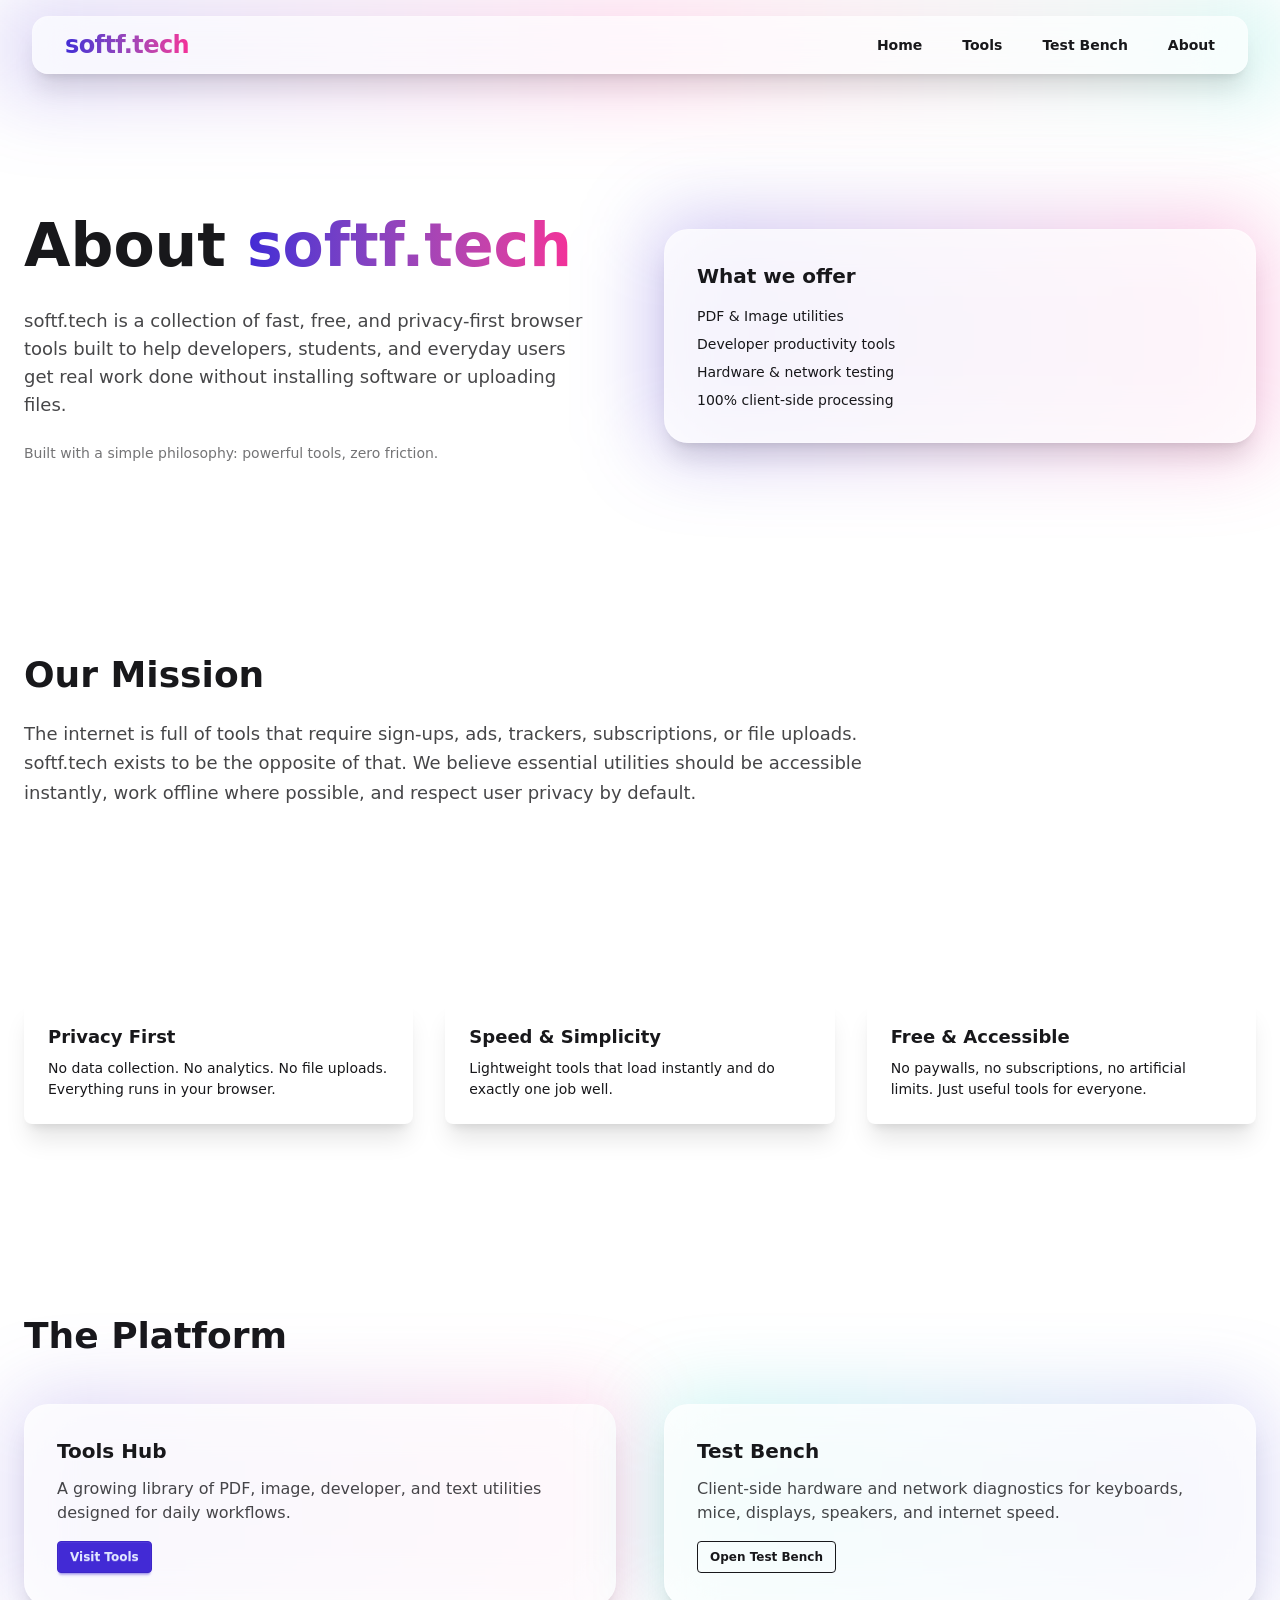
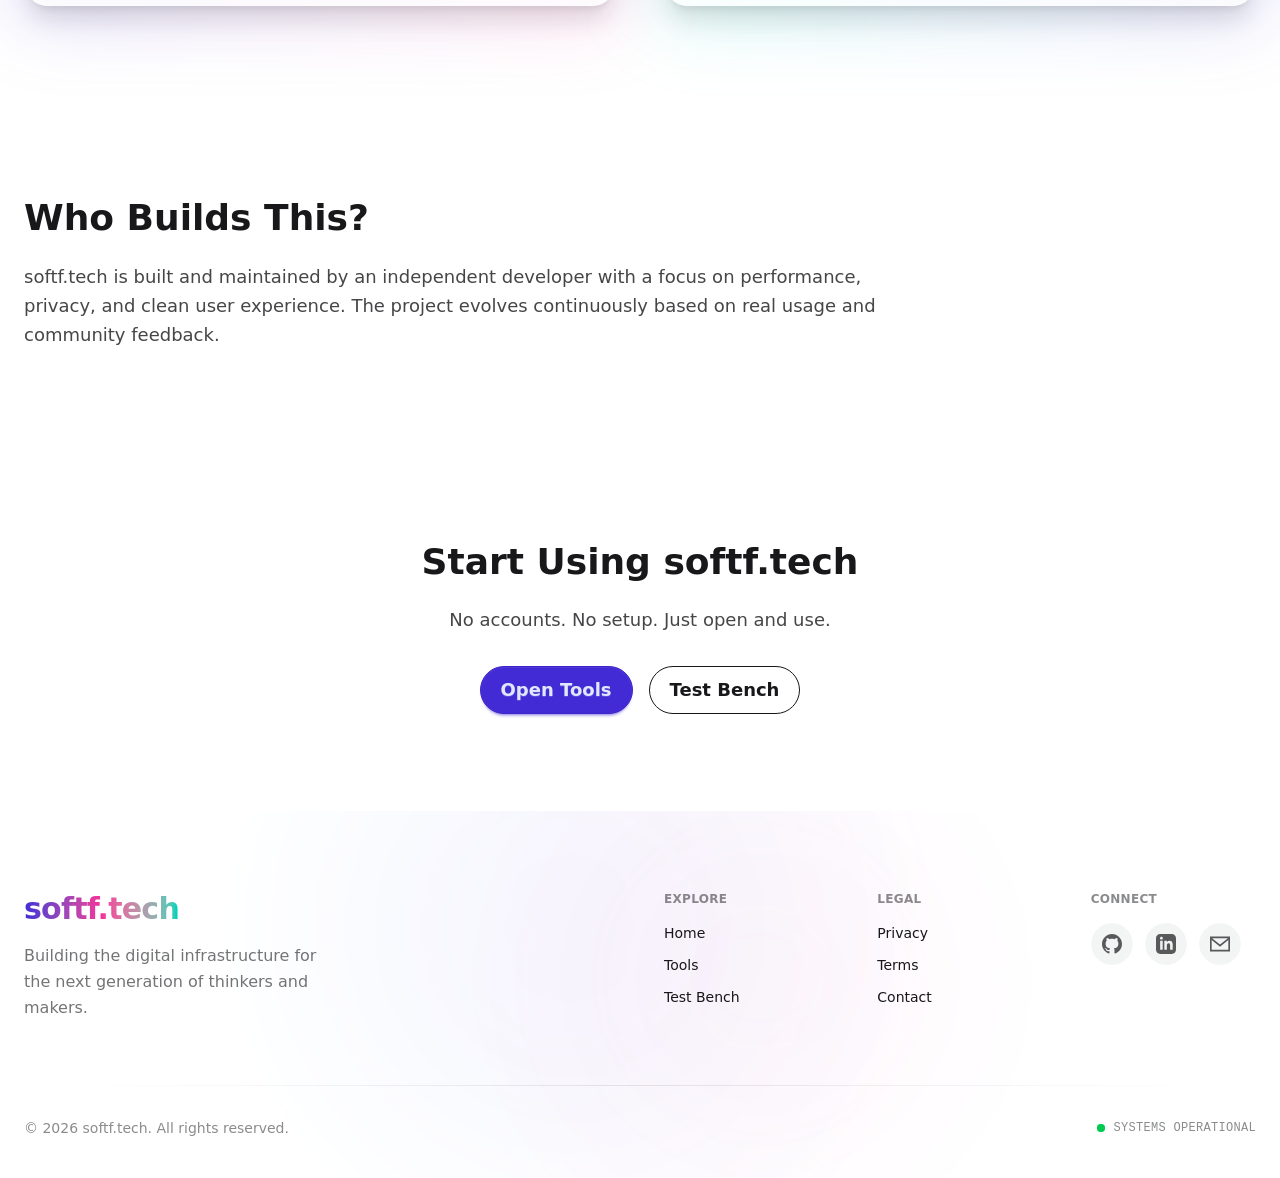
==== about.html @ 3a108faa "Add "about" and "contact" pages to the website" ====
<!doctype html>
<html>
<head>
  <meta charset="UTF-8">
  <meta name="viewport" content="width=device-width, initial-scale=1.0">

  <title>About – softf.tech | Free Online Browser Tools</title>

  <!-- SEO -->
  <meta name="description" content="Learn about softf.tech, a privacy-first platform offering free online browser tools for PDFs, images, developers, and hardware testing.">
  <meta name="keywords" content="about softf.tech, free online tools, browser tools, privacy tools, pdf tools, developer tools">
  <meta name="author" content="softf.tech">

  <!-- Open Graph -->
  <meta property="og:title" content="About – softf.tech">
  <meta property="og:description" content="Discover the mission behind softf.tech and how we build fast, free, privacy-first browser tools.">
  <meta property="og:type" content="website">
  <meta property="og:url" content="https://softf.tech/about.html">
  <meta property="og:site_name" content="softf.tech">

  <!-- Twitter -->
  <meta name="twitter:card" content="summary">
  <meta name="twitter:title" content="About – softf.tech">
  <meta name="twitter:description" content="Learn about softf.tech and our privacy-first browser tools.">

  <!-- PWA -->
  <link rel="manifest" href="/site.webmanifest">
  <meta name="theme-color" content="#0f172a">

  <!-- Icons -->
  <link rel="icon" href="/favicon-32x32.png" sizes="32x32">
  <link rel="icon" href="/favicon-16x16.png" sizes="16x16">
  <link rel="apple-touch-icon" href="/apple-touch-icon.png">
  <link rel="icon" href="/android-chrome-192x192.png" sizes="192x192">
  <link rel="icon" href="/android-chrome-512x512.png" sizes="512x512">

  <!-- CSS -->
  <link rel="stylesheet" href="/src/output.css">
</head>
<body>
<header class="pt-28 relative z-50">

  <div class="fixed top-0 inset-x-0 h-24 bg-gradient-to-r
              from-primary/20 via-secondary/20 to-accent/20
              blur-2xl -z-10 pointer-events-none"
       aria-hidden="true"></div>

  <nav class="fixed top-4 left-1/2 -translate-x-1/2 z-50
              w-[95%] max-w-7xl
              bg-base-100/70 backdrop-blur-xl
              border border-white/20
              shadow-xl rounded-2xl transition-all duration-300"
       aria-label="Main Navigation">

    <div class="flex items-center justify-between px-6 py-3 md:px-8">

      <a href="/"
         class="text-2xl font-extrabold tracking-tight
                bg-gradient-to-r from-primary to-secondary
                bg-clip-text text-transparent
                hover:scale-110 transition duration-300"
         aria-label="SoftF Tech Homepage">
        softf.tech
      </a>

      <ul class="hidden md:flex gap-10 text-sm font-semibold list-none m-0 p-0">
        <li>
          <a href="/" class="relative group py-2" title="Return to Homepage">
            Home
            <span class="absolute left-0 bottom-0 w-0 h-[2px] bg-primary
                         group-hover:w-full transition-all duration-300"></span>
          </a>
        </li>
        <li>
          <a href="https://tools.softf.tech" class="relative group py-2" title="Access our suite of tools">
            Tools
            <span class="absolute left-0 bottom-0 w-0 h-[2px] bg-secondary
                         group-hover:w-full transition-all duration-300"></span>
          </a>
        </li>
        <li>
          <a href="https://test.softf.tech" class="relative group py-2" title="Visit the Test Bench environment">
            Test Bench
            <span class="absolute left-0 bottom-0 w-0 h-[2px] bg-accent
                         group-hover:w-full transition-all duration-300"></span>
          </a>
        </li>
        <li>
          <a href="/about.html" class="relative group py-2" title="Learn more about SoftF Tech">
            About
            <span class="absolute left-0 bottom-0 w-0 h-[2px] bg-primary
                         group-hover:w-full transition-all duration-300"></span>
          </a>
        </li>
      </ul>

      <div class="dropdown dropdown-end md:hidden">

        <div tabindex="0" role="button" class="btn btn-ghost btn-circle text-current" aria-label="Open Mobile Menu">
          <svg xmlns="http://www.w3.org/2000/svg" class="h-6 w-6" fill="none" viewBox="0 0 24 24" stroke="currentColor">
            <path stroke-linecap="round" stroke-linejoin="round" stroke-width="2" d="M4 6h16M4 12h16M4 18h16" />
          </svg>
        </div>

        <ul tabindex="0" class="menu menu-sm dropdown-content mt-3 z-[1] p-2 shadow-2xl bg-base-100/95 backdrop-blur-xl rounded-box w-52 border border-white/10 font-medium">
          <li><a href="/" class="hover:text-primary">Home</a></li>
          <li><a href="https://tools.softf.tech" class="hover:text-secondary">Tools</a></li>
          <li><a href="https://test.softf.tech" class="hover:text-accent">Test Bench</a></li>
          <li><a href="/about.html" class="hover:text-primary">About</a></li>
        </ul>

      </div>

    </div>
  </nav>

</header>
<main class="max-w-7xl mx-auto px-6">

  <!-- HERO / INTRO -->
  <section class="py-24 grid md:grid-cols-2 gap-12 items-center">
    <div class="space-y-6">
      <h1 class="text-4xl md:text-6xl font-black leading-tight">
        About
        <span class="bg-gradient-to-r from-primary to-secondary bg-clip-text text-transparent">
          softf.tech
        </span>
      </h1>

      <p class="text-lg opacity-80 max-w-xl">
        softf.tech is a collection of fast, free, and privacy-first browser tools
        built to help developers, students, and everyday users get real work done
        without installing software or uploading files.
      </p>

      <p class="text-sm opacity-60">
        Built with a simple philosophy: powerful tools, zero friction.
      </p>
    </div>

    <div class="relative">
      <div class="absolute -inset-2 bg-gradient-to-r from-primary/30 to-secondary/30 blur-2xl rounded-3xl"></div>
      <div class="relative bg-base-100/80 backdrop-blur-xl border border-white/20 rounded-3xl shadow-xl p-8">
        <h3 class="text-xl font-bold mb-4">What we offer</h3>
        <ul class="space-y-2 text-sm">
          <li>PDF & Image utilities</li>
          <li>Developer productivity tools</li>
          <li>Hardware & network testing</li>
          <li>100% client-side processing</li>
        </ul>
      </div>
    </div>
  </section>

  <!-- MISSION -->
  <section class="py-24 max-w-4xl">
    <h2 class="text-3xl md:text-4xl font-black mb-6">
      Our Mission
    </h2>

    <p class="text-lg opacity-80 leading-relaxed">
      The internet is full of tools that require sign-ups, ads, trackers,
      subscriptions, or file uploads. softf.tech exists to be the opposite of that.
      We believe essential utilities should be accessible instantly, work offline
      where possible, and respect user privacy by default.
    </p>
  </section>

  <!-- PRINCIPLES -->
  <section class="py-24 grid md:grid-cols-3 gap-8">
    <div class="card bg-base-100 shadow-xl hover:shadow-2xl transition">
      <div class="card-body">
        <h3 class="card-title">Privacy First</h3>
        <p>
          No data collection. No analytics. No file uploads.
          Everything runs in your browser.
        </p>
      </div>
    </div>

    <div class="card bg-base-100 shadow-xl hover:shadow-2xl transition">
      <div class="card-body">
        <h3 class="card-title">Speed & Simplicity</h3>
        <p>
          Lightweight tools that load instantly and do exactly one job well.
        </p>
      </div>
    </div>

    <div class="card bg-base-100 shadow-xl hover:shadow-2xl transition">
      <div class="card-body">
        <h3 class="card-title">Free & Accessible</h3>
        <p>
          No paywalls, no subscriptions, no artificial limits.
          Just useful tools for everyone.
        </p>
      </div>
    </div>
  </section>

  <!-- PRODUCTS -->
  <section class="py-24">
    <h2 class="text-3xl md:text-4xl font-black mb-12">
      The Platform
    </h2>

    <div class="grid md:grid-cols-2 gap-12">

      <div class="relative">
        <div class="absolute -inset-2 bg-gradient-to-r from-primary/20 to-secondary/20 blur-2xl rounded-3xl"></div>
        <div class="relative bg-base-100/80 backdrop-blur-xl border border-white/20 rounded-3xl shadow-xl p-8">
          <h3 class="text-xl font-bold mb-3">Tools Hub</h3>
          <p class="opacity-80">
            A growing library of PDF, image, developer, and text utilities
            designed for daily workflows.
          </p>
          <a href="https://tools.softf.tech" class="btn btn-primary btn-sm mt-4">
            Visit Tools
          </a>
        </div>
      </div>

      <div class="relative">
        <div class="absolute -inset-2 bg-gradient-to-r from-accent/20 to-primary/20 blur-2xl rounded-3xl"></div>
        <div class="relative bg-base-100/80 backdrop-blur-xl border border-white/20 rounded-3xl shadow-xl p-8">
          <h3 class="text-xl font-bold mb-3">Test Bench</h3>
          <p class="opacity-80">
            Client-side hardware and network diagnostics for keyboards,
            mice, displays, speakers, and internet speed.
          </p>
          <a href="https://test.softf.tech" class="btn btn-outline btn-sm mt-4">
            Open Test Bench
          </a>
        </div>
      </div>

    </div>
  </section>

  <!-- CREATOR -->
  <section class="py-24 max-w-4xl">
    <h2 class="text-3xl md:text-4xl font-black mb-6">
      Who Builds This?
    </h2>

    <p class="text-lg opacity-80 leading-relaxed">
      softf.tech is built and maintained by an independent developer with a focus
      on performance, privacy, and clean user experience. The project evolves
      continuously based on real usage and community feedback.
    </p>
  </section>

  <!-- CTA -->
  <section class="py-24 text-center">
    <h2 class="text-3xl md:text-4xl font-black mb-6">
      Start Using softf.tech
    </h2>

    <p class="text-lg opacity-80 mb-8">
      No accounts. No setup. Just open and use.
    </p>

    <div class="flex justify-center gap-4">
      <a href="https://tools.softf.tech" class="btn btn-primary btn-lg rounded-full">
        Open Tools
      </a>
      <a href="https://test.softf.tech" class="btn btn-outline btn-lg rounded-full">
        Test Bench
      </a>
    </div>
  </section>

</main>
<!-- Footer -->
<!-- Footer -->
<footer class="relative mt-auto pt-20 pb-10 overflow-hidden border-t border-white/5 bg-base-100/30 backdrop-blur-md">

    <div class="absolute top-0 left-1/2 -translate-x-1/2 w-full h-full max-w-7xl pointer-events-none -z-10">
        <div class="absolute bottom-0 left-1/4 w-[500px] h-[500px] bg-primary/10 rounded-full blur-[100px] opacity-40 animate-pulse"></div>
        <div class="absolute bottom-0 right-1/4 w-[400px] h-[400px] bg-secondary/10 rounded-full blur-[100px] opacity-40"></div>
    </div>

    <div class="max-w-7xl mx-auto px-6 relative z-10">
        <div class="grid grid-cols-1 md:grid-cols-12 gap-12 mb-16">

            <div class="md:col-span-4 flex flex-col gap-4">
                <a href="/" class="text-3xl font-extrabold tracking-tight bg-gradient-to-r from-primary via-secondary to-accent bg-clip-text text-transparent w-fit">
                    softf.tech
                </a>
                <p class="text-base-content/60 leading-relaxed max-w-xs">
                    Building the digital infrastructure for the next generation of thinkers and makers.
                </p>
            </div>

            <div class="md:col-span-2 md:col-start-7">
                <h3 class="font-bold text-base-content mb-4 tracking-wide uppercase text-xs opacity-50">Explore</h3>
                <ul class="flex flex-col gap-3 text-sm">
                    <li><a href="/" class="hover:text-primary hover:translate-x-1 transition-all duration-300 inline-block">Home</a></li>
                    <li><a href="https://tools.softf.tech" class="hover:text-primary hover:translate-x-1 transition-all duration-300 inline-block">Tools</a></li>
                    <li><a href="https://test.softf.tech" class="hover:text-primary hover:translate-x-1 transition-all duration-300 inline-block">Test Bench</a></li>
                </ul>
            </div>

            <div class="md:col-span-2">
                <h3 class="font-bold text-base-content mb-4 tracking-wide uppercase text-xs opacity-50">Legal</h3>
                <ul class="flex flex-col gap-3 text-sm">
                    <li><a href="/privacy.html" class="hover:text-primary hover:translate-x-1 transition-all duration-300 inline-block">Privacy</a></li>
                    <li><a href="/terms.html" class="hover:text-primary hover:translate-x-1 transition-all duration-300 inline-block">Terms</a></li>
                    <li><a href="/contact.html" class="hover:text-primary hover:translate-x-1 transition-all duration-300 inline-block">Contact</a></li>
                </ul>
            </div>

            <div class="md:col-span-2">
                <h3 class="font-bold text-base-content mb-4 tracking-wide uppercase text-xs opacity-50">Connect</h3>
                <div class="flex gap-3">

                    <a href="https://github.com/Mayank170906"
                       target="_blank"
                       rel="noopener noreferrer"
                       aria-label="View Mayank's GitHub profile"
                       class="group p-2.5 rounded-full bg-base-content/5 border border-white/5
                              hover:bg-primary hover:border-primary hover:text-white hover:-translate-y-1 hover:shadow-lg hover:shadow-primary/40
                              transition-all duration-300">
                        <svg xmlns="http://www.w3.org/2000/svg" width="20" height="20" viewBox="0 0 24 24" fill="currentColor" class="opacity-70 group-hover:opacity-100 transition-opacity">
                            <path d="M12 0c-6.626 0-12 5.373-12 12 0 5.302 3.438 9.8 8.207 11.387.599.111.793-.261.793-.577v-2.234c-3.338.726-4.033-1.416-4.033-1.416-.546-1.387-1.333-1.756-1.333-1.756-1.089-.745.083-.729.083-.729 1.205.084 1.839 1.237 1.839 1.237 1.07 1.834 2.807 1.304 3.492.997.107-.775.418-1.305.762-1.604-2.665-.305-5.467-1.334-5.467-5.931 0-1.311.469-2.381 1.236-3.221-.124-.303-.535-1.524.117-3.176 0 0 1.008-.322 3.301 1.23.957-.266 1.983-.399 3.003-.404 1.02.005 2.047.138 3.006.404 2.291-1.552 3.297-1.23 3.297-1.23.653 1.653.242 2.874.118 3.176.77.84 1.235 1.911 1.235 3.221 0 4.609-2.807 5.624-5.479 5.921.43.372.823 1.102.823 2.222v3.293c0 .319.192.694.801.576 4.765-1.589 8.199-6.086 8.199-11.386 0-6.627-5.373-12-12-12z"/>
                        </svg>
                    </a>

                    <a href="https://www.linkedin.com/in/mayank170906/"
                       target="_blank"
                       rel="noopener noreferrer"
                       aria-label="View Mayank's LinkedIn profile"
                       class="group p-2.5 rounded-full bg-base-content/5 border border-white/5
                              hover:bg-[#0077b5] hover:border-[#0077b5] hover:text-white hover:-translate-y-1 hover:shadow-lg hover:shadow-[#0077b5]/40
                              transition-all duration-300">
                        <svg xmlns="http://www.w3.org/2000/svg" width="20" height="20" viewBox="0 0 24 24" fill="currentColor" class="opacity-70 group-hover:opacity-100 transition-opacity">
                            <path d="M19 0h-14c-2.761 0-5 2.239-5 5v14c0 2.761 2.239 5 5 5h14c2.762 0 5-2.239 5-5v-14c0-2.761-2.238-5-5-5zm-11 19h-3v-11h3v11zm-1.5-12.268c-.966 0-1.75-.79-1.75-1.764s.784-1.764 1.75-1.764 1.75.79 1.75 1.764-.783 1.764-1.75 1.764zm13.5 12.268h-3v-5.604c0-3.368-4-3.113-4 0v5.604h-3v-11h3v1.765c1.396-2.586 7-2.777 7 2.476v6.759z"/>
                        </svg>
                    </a>

                    <a href="mailto:contact@softf.tech"
                       aria-label="Send an email to softf.tech"
                       class="group p-2.5 rounded-full bg-base-content/5 border border-white/5
                              hover:bg-accent hover:border-accent hover:text-white hover:-translate-y-1 hover:shadow-lg hover:shadow-accent/40
                              transition-all duration-300">
                        <svg xmlns="http://www.w3.org/2000/svg" width="20" height="20" viewBox="0 0 24 24" fill="currentColor" class="opacity-70 group-hover:opacity-100 transition-opacity">
                            <path d="M0 3v18h24v-18h-24zm21.518 2l-9.518 7.713-9.518-7.713h19.036zm-19.518 14v-11.817l10 8.104 10-8.104v11.817h-20z"/>
                        </svg>
                    </a>

                </div>
            </div>
        </div>

        <div class="h-px w-full bg-gradient-to-r from-transparent via-base-content/10 to-transparent my-8"></div>

        <div class="flex flex-col md:flex-row items-center justify-between gap-4 text-sm text-base-content/50">
            <p>&copy; <span id="year">2026</span> softf.tech. All rights reserved.</p>
            <div class="flex items-center gap-2">
                <span class="relative flex h-2 w-2">
                  <span class="animate-ping absolute inline-flex h-full w-full rounded-full bg-green-400 opacity-75"></span>
                  <span class="relative inline-flex rounded-full h-2 w-2 bg-green-500"></span>
                </span>
                <span class="font-mono text-xs tracking-wide">SYSTEMS OPERATIONAL</span>
            </div>
        </div>
    </div>
</footer>

<script>
    document.getElementById('year').textContent = new Date().getFullYear();
</script>

</body>
</html>
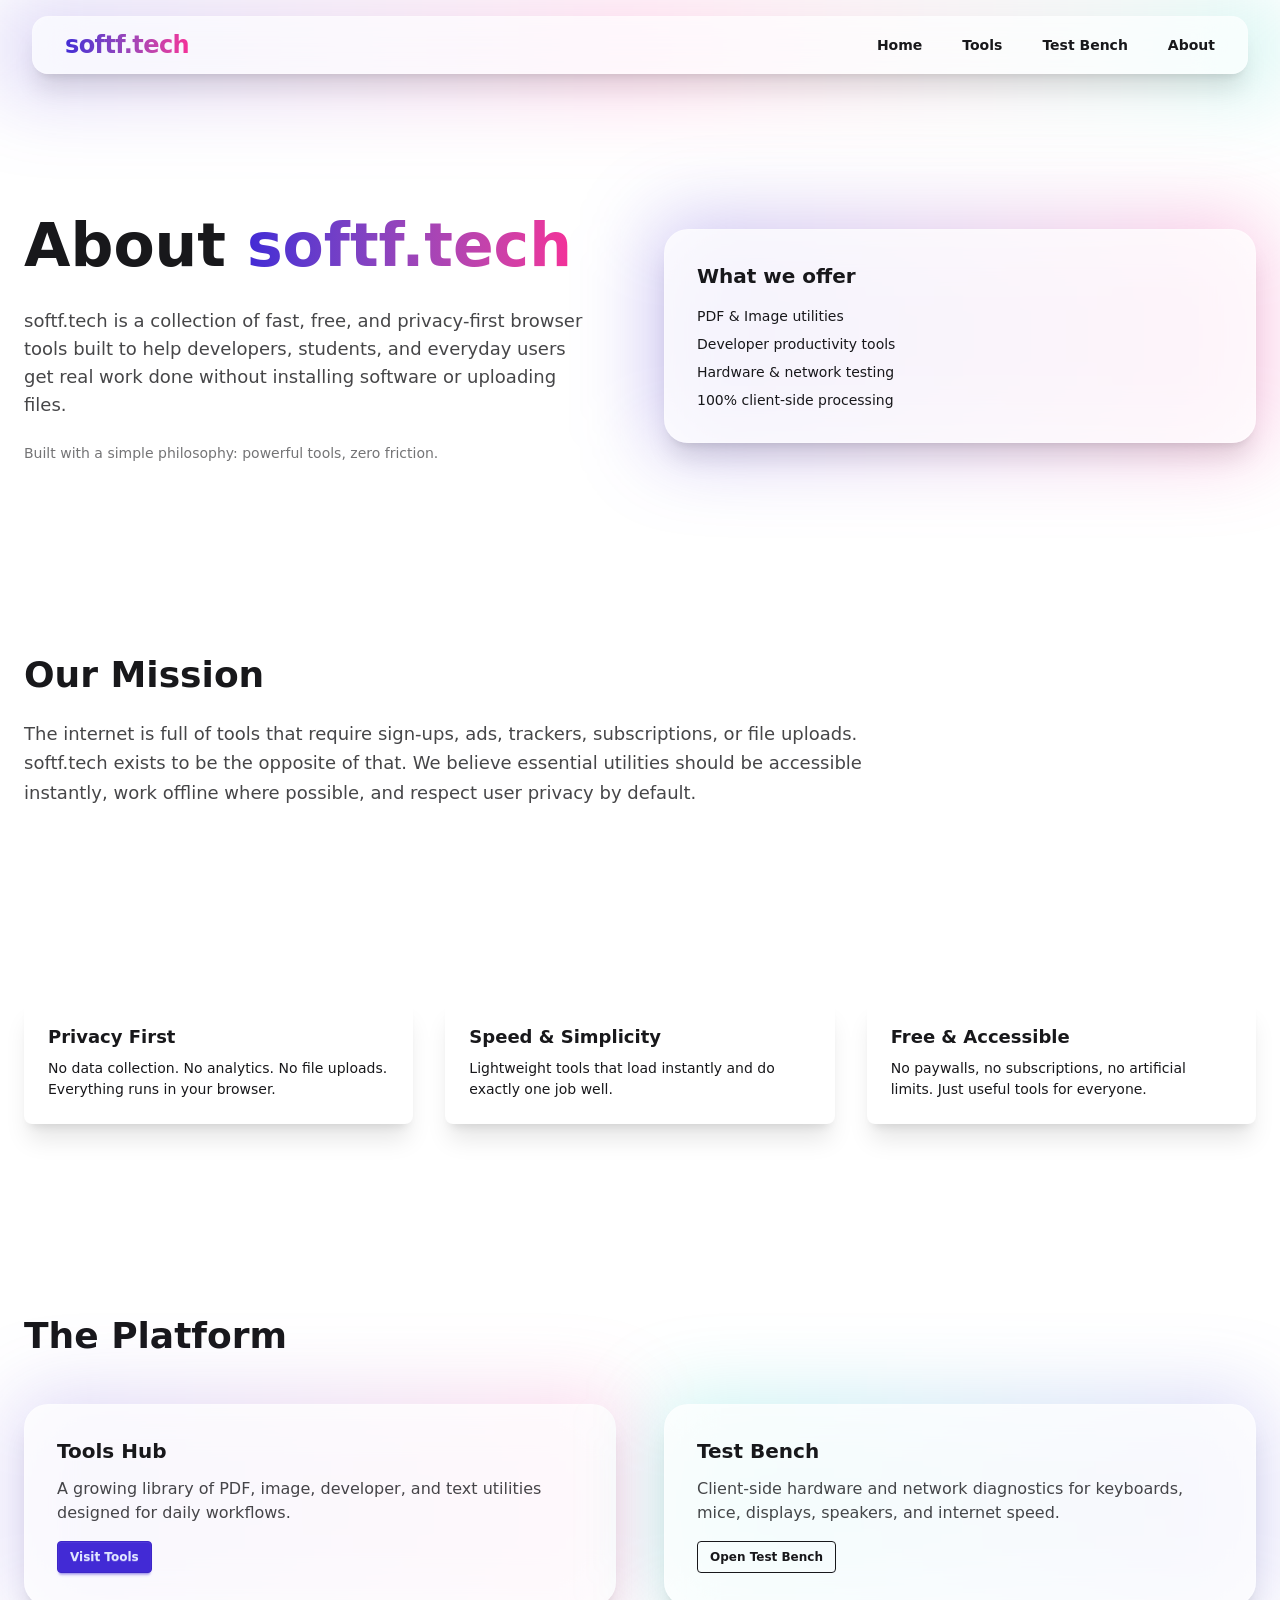
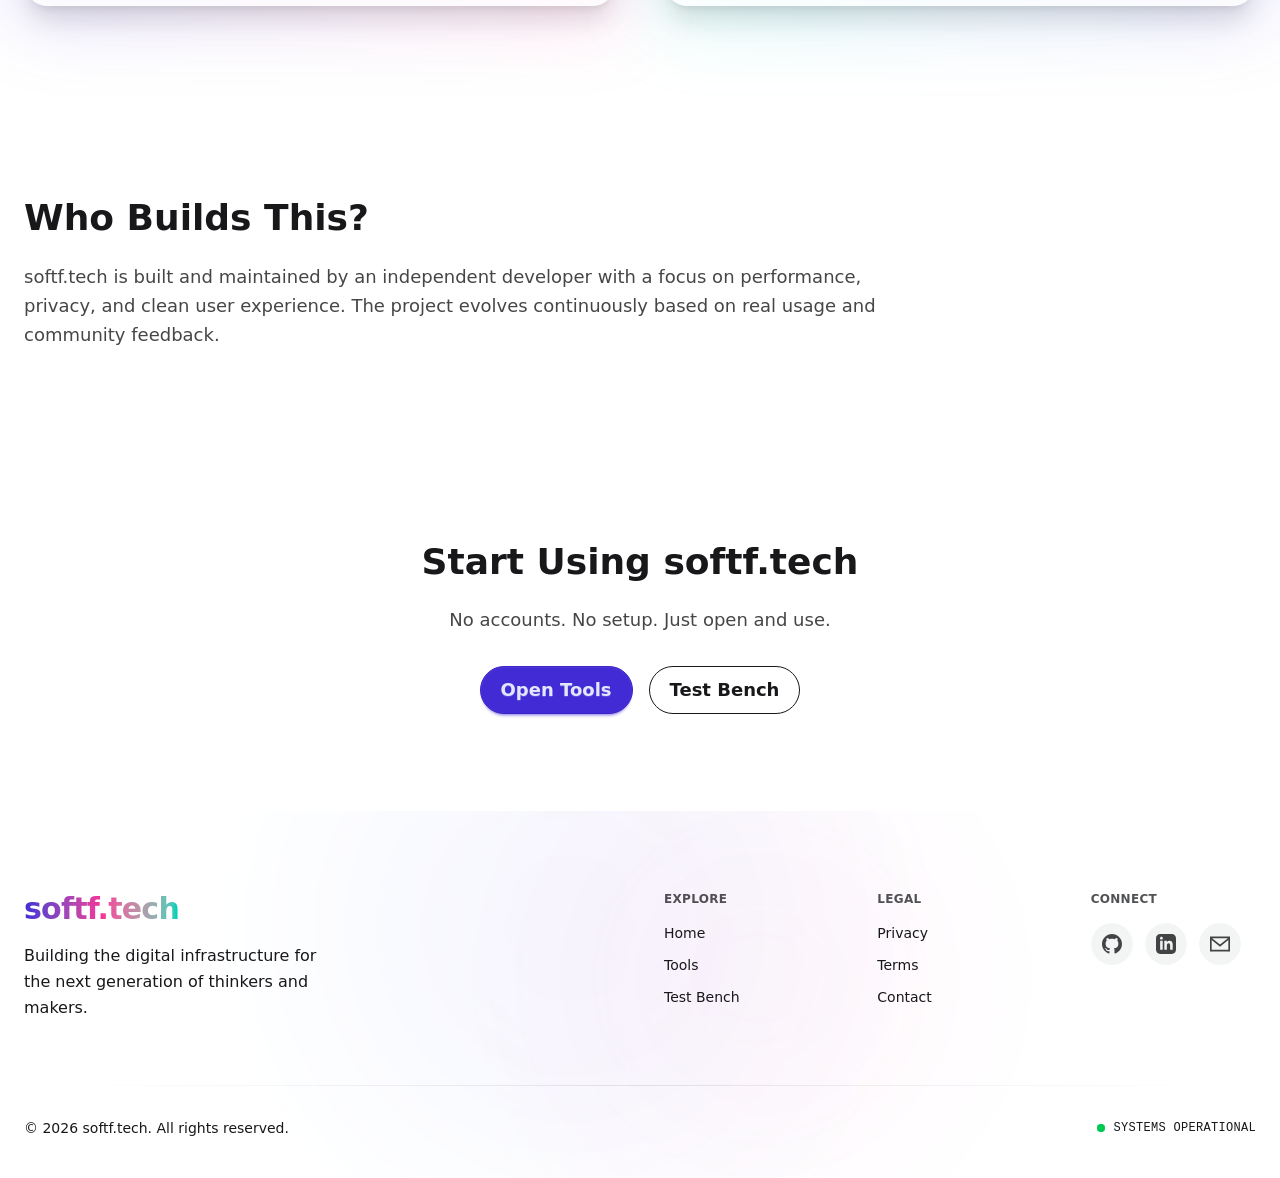
==== commit c84049d9: "Update footer styles and refine text opacity for better readability and consistency across all pages" ====
--- a/about.html
+++ b/about.html
@@ -1,11 +1,12 @@
 <!doctype html>
 <html>
+<html lang="en">
 <head>
   <meta charset="UTF-8">
   <meta name="viewport" content="width=device-width, initial-scale=1.0">
 
   <title>About – softf.tech | Free Online Browser Tools</title>
-
+    <link rel="canonical" href="https://softf.tech/about.html">
   <!-- SEO -->
   <meta name="description" content="Learn about softf.tech, a privacy-first platform offering free online browser tools for PDFs, images, developers, and hardware testing.">
   <meta name="keywords" content="about softf.tech, free online tools, browser tools, privacy tools, pdf tools, developer tools">
@@ -287,13 +288,13 @@
                 <a href="/" class="text-3xl font-extrabold tracking-tight bg-gradient-to-r from-primary via-secondary to-accent bg-clip-text text-transparent w-fit">
                     softf.tech
                 </a>
-                <p class="text-base-content/60 leading-relaxed max-w-xs">
+                <p class="text-base-content/80 leading-relaxed max-w-xs">
                     Building the digital infrastructure for the next generation of thinkers and makers.
                 </p>
             </div>
 
             <div class="md:col-span-2 md:col-start-7">
-                <h3 class="font-bold text-base-content mb-4 tracking-wide uppercase text-xs opacity-50">Explore</h3>
+                <p class="font-bold text-base-content mb-4 tracking-wide uppercase text-xs opacity-75">Explore</p>
                 <ul class="flex flex-col gap-3 text-sm">
                     <li><a href="/" class="hover:text-primary hover:translate-x-1 transition-all duration-300 inline-block">Home</a></li>
                     <li><a href="https://tools.softf.tech" class="hover:text-primary hover:translate-x-1 transition-all duration-300 inline-block">Tools</a></li>
@@ -302,7 +303,7 @@
             </div>
 
             <div class="md:col-span-2">
-                <h3 class="font-bold text-base-content mb-4 tracking-wide uppercase text-xs opacity-50">Legal</h3>
+                <p class="font-bold text-base-content mb-4 tracking-wide uppercase text-xs opacity-75">Legal</p>
                 <ul class="flex flex-col gap-3 text-sm">
                     <li><a href="/privacy.html" class="hover:text-primary hover:translate-x-1 transition-all duration-300 inline-block">Privacy</a></li>
                     <li><a href="/terms.html" class="hover:text-primary hover:translate-x-1 transition-all duration-300 inline-block">Terms</a></li>
@@ -311,50 +312,24 @@
             </div>
 
             <div class="md:col-span-2">
-                <h3 class="font-bold text-base-content mb-4 tracking-wide uppercase text-xs opacity-50">Connect</h3>
+                <p class="font-bold text-base-content mb-4 tracking-wide uppercase text-xs opacity-75">Connect</p>
                 <div class="flex gap-3">
-
-                    <a href="https://github.com/Mayank170906"
-                       target="_blank"
-                       rel="noopener noreferrer"
-                       aria-label="View Mayank's GitHub profile"
-                       class="group p-2.5 rounded-full bg-base-content/5 border border-white/5
-                              hover:bg-primary hover:border-primary hover:text-white hover:-translate-y-1 hover:shadow-lg hover:shadow-primary/40
-                              transition-all duration-300">
-                        <svg xmlns="http://www.w3.org/2000/svg" width="20" height="20" viewBox="0 0 24 24" fill="currentColor" class="opacity-70 group-hover:opacity-100 transition-opacity">
-                            <path d="M12 0c-6.626 0-12 5.373-12 12 0 5.302 3.438 9.8 8.207 11.387.599.111.793-.261.793-.577v-2.234c-3.338.726-4.033-1.416-4.033-1.416-.546-1.387-1.333-1.756-1.333-1.756-1.089-.745.083-.729.083-.729 1.205.084 1.839 1.237 1.839 1.237 1.07 1.834 2.807 1.304 3.492.997.107-.775.418-1.305.762-1.604-2.665-.305-5.467-1.334-5.467-5.931 0-1.311.469-2.381 1.236-3.221-.124-.303-.535-1.524.117-3.176 0 0 1.008-.322 3.301 1.23.957-.266 1.983-.399 3.003-.404 1.02.005 2.047.138 3.006.404 2.291-1.552 3.297-1.23 3.297-1.23.653 1.653.242 2.874.118 3.176.77.84 1.235 1.911 1.235 3.221 0 4.609-2.807 5.624-5.479 5.921.43.372.823 1.102.823 2.222v3.293c0 .319.192.694.801.576 4.765-1.589 8.199-6.086 8.199-11.386 0-6.627-5.373-12-12-12z"/>
-                        </svg>
+                    <a href="https://github.com/Mayank170906" target="_blank" rel="noopener noreferrer" aria-label="View Mayank's GitHub profile" class="group p-2.5 rounded-full bg-base-content/5 border border-white/5 hover:bg-primary hover:border-primary hover:text-white hover:-translate-y-1 hover:shadow-lg hover:shadow-primary/40 transition-all duration-300">
+                        <svg xmlns="http://www.w3.org/2000/svg" width="20" height="20" viewBox="0 0 24 24" fill="currentColor" class="opacity-80 group-hover:opacity-100 transition-opacity"><path d="M12 0c-6.626 0-12 5.373-12 12 0 5.302 3.438 9.8 8.207 11.387.599.111.793-.261.793-.577v-2.234c-3.338.726-4.033-1.416-4.033-1.416-.546-1.387-1.333-1.756-1.333-1.756-1.089-.745.083-.729.083-.729 1.205.084 1.839 1.237 1.839 1.237 1.07 1.834 2.807 1.304 3.492.997.107-.775.418-1.305.762-1.604-2.665-.305-5.467-1.334-5.467-5.931 0-1.311.469-2.381 1.236-3.221-.124-.303-.535-1.524.117-3.176 0 0 1.008-.322 3.301 1.23.957-.266 1.983-.399 3.003-.404 1.02.005 2.047.138 3.006.404 2.291-1.552 3.297-1.23 3.297-1.23.653 1.653.242 2.874.118 3.176.77.84 1.235 1.911 1.235 3.221 0 4.609-2.807 5.624-5.479 5.921.43.372.823 1.102.823 2.222v3.293c0 .319.192.694.801.576 4.765-1.589 8.199-6.086 8.199-11.386 0-6.627-5.373-12-12-12z"/></svg>
                     </a>
-
-                    <a href="https://www.linkedin.com/in/mayank170906/"
-                       target="_blank"
-                       rel="noopener noreferrer"
-                       aria-label="View Mayank's LinkedIn profile"
-                       class="group p-2.5 rounded-full bg-base-content/5 border border-white/5
-                              hover:bg-[#0077b5] hover:border-[#0077b5] hover:text-white hover:-translate-y-1 hover:shadow-lg hover:shadow-[#0077b5]/40
-                              transition-all duration-300">
-                        <svg xmlns="http://www.w3.org/2000/svg" width="20" height="20" viewBox="0 0 24 24" fill="currentColor" class="opacity-70 group-hover:opacity-100 transition-opacity">
-                            <path d="M19 0h-14c-2.761 0-5 2.239-5 5v14c0 2.761 2.239 5 5 5h14c2.762 0 5-2.239 5-5v-14c0-2.761-2.238-5-5-5zm-11 19h-3v-11h3v11zm-1.5-12.268c-.966 0-1.75-.79-1.75-1.764s.784-1.764 1.75-1.764 1.75.79 1.75 1.764-.783 1.764-1.75 1.764zm13.5 12.268h-3v-5.604c0-3.368-4-3.113-4 0v5.604h-3v-11h3v1.765c1.396-2.586 7-2.777 7 2.476v6.759z"/>
-                        </svg>
+                    <a href="https://www.linkedin.com/in/mayank170906/" target="_blank" rel="noopener noreferrer" aria-label="View Mayank's LinkedIn profile" class="group p-2.5 rounded-full bg-base-content/5 border border-white/5 hover:bg-[#0077b5] hover:border-[#0077b5] hover:text-white hover:-translate-y-1 hover:shadow-lg hover:shadow-[#0077b5]/40 transition-all duration-300">
+                        <svg xmlns="http://www.w3.org/2000/svg" width="20" height="20" viewBox="0 0 24 24" fill="currentColor" class="opacity-80 group-hover:opacity-100 transition-opacity"><path d="M19 0h-14c-2.761 0-5 2.239-5 5v14c0 2.761 2.239 5 5 5h14c2.762 0 5-2.239 5-5v-14c0-2.761-2.238-5-5-5zm-11 19h-3v-11h3v11zm-1.5-12.268c-.966 0-1.75-.79-1.75-1.764s.784-1.764 1.75-1.764 1.75.79 1.75 1.764-.783 1.764-1.75 1.764zm13.5 12.268h-3v-5.604c0-3.368-4-3.113-4 0v5.604h-3v-11h3v1.765c1.396-2.586 7-2.777 7 2.476v6.759z"/></svg>
                     </a>
-
-                    <a href="mailto:contact@softf.tech"
-                       aria-label="Send an email to softf.tech"
-                       class="group p-2.5 rounded-full bg-base-content/5 border border-white/5
-                              hover:bg-accent hover:border-accent hover:text-white hover:-translate-y-1 hover:shadow-lg hover:shadow-accent/40
-                              transition-all duration-300">
-                        <svg xmlns="http://www.w3.org/2000/svg" width="20" height="20" viewBox="0 0 24 24" fill="currentColor" class="opacity-70 group-hover:opacity-100 transition-opacity">
-                            <path d="M0 3v18h24v-18h-24zm21.518 2l-9.518 7.713-9.518-7.713h19.036zm-19.518 14v-11.817l10 8.104 10-8.104v11.817h-20z"/>
-                        </svg>
+                    <a href="mailto:contact@softf.tech" aria-label="Send an email to softf.tech" class="group p-2.5 rounded-full bg-base-content/5 border border-white/5 hover:bg-accent hover:border-accent hover:text-white hover:-translate-y-1 hover:shadow-lg hover:shadow-accent/40 transition-all duration-300">
+                        <svg xmlns="http://www.w3.org/2000/svg" width="20" height="20" viewBox="0 0 24 24" fill="currentColor" class="opacity-80 group-hover:opacity-100 transition-opacity"><path d="M0 3v18h24v-18h-24zm21.518 2l-9.518 7.713-9.518-7.713h19.036zm-19.518 14v-11.817l10 8.104 10-8.104v11.817h-20z"/></svg>
                     </a>
-
                 </div>
             </div>
         </div>
 
         <div class="h-px w-full bg-gradient-to-r from-transparent via-base-content/10 to-transparent my-8"></div>
 
-        <div class="flex flex-col md:flex-row items-center justify-between gap-4 text-sm text-base-content/50">
+        <div class="flex flex-col md:flex-row items-center justify-between gap-4 text-sm text-base-content/75">
             <p>&copy; <span id="year">2026</span> softf.tech. All rights reserved.</p>
             <div class="flex items-center gap-2">
                 <span class="relative flex h-2 w-2">
@@ -367,8 +342,62 @@
     </div>
 </footer>
 
-<script>
-    document.getElementById('year').textContent = new Date().getFullYear();
+<script type="application/ld+json">
+{
+  "@context": "https://schema.org",
+  "@graph": [
+
+    {
+      "@type": "AboutPage",
+      "@id": "https://softf.tech/about.html#webpage",
+      "url": "https://softf.tech/about.html",
+      "name": "About SoftF.Tech",
+      "description": "Learn about SoftF.Tech, its mission, and its privacy-focused browser-based tools that run locally without uploads or tracking.",
+      "inLanguage": "en",
+      "isPartOf": {
+        "@id": "https://softf.tech/#website"
+      },
+      "mainEntity": {
+        "@id": "https://softf.tech/#organization"
+      }
+    },
+
+    {
+      "@type": "WebSite",
+      "@id": "https://softf.tech/#website",
+      "url": "https://softf.tech/",
+      "name": "SoftF.Tech",
+      "inLanguage": "en",
+      "publisher": {
+        "@id": "https://softf.tech/#organization"
+      }
+    },
+
+    {
+      "@type": "Organization",
+      "@id": "https://softf.tech/#organization",
+      "name": "SoftF.Tech",
+      "url": "https://softf.tech/",
+      "logo": {
+        "@type": "ImageObject",
+        "url": "https://softf.tech/android-chrome-512x512.png"
+      },
+      "description": "SoftF.Tech builds privacy-focused browser tools that process files locally on the user’s device without uploads, accounts, or tracking.",
+      "contactPoint": {
+        "@type": "ContactPoint",
+        "contactType": "customer support",
+        "url": "https://softf.tech/contact.html",
+        "email": "contact@softf.tech",
+        "availableLanguage": ["en"]
+      },
+      "sameAs": [
+        "https://github.com/Mayank170906",
+        "https://www.linkedin.com/in/mayank170906/"
+      ]
+    }
+
+  ]
+}
 </script>
 
 </body>
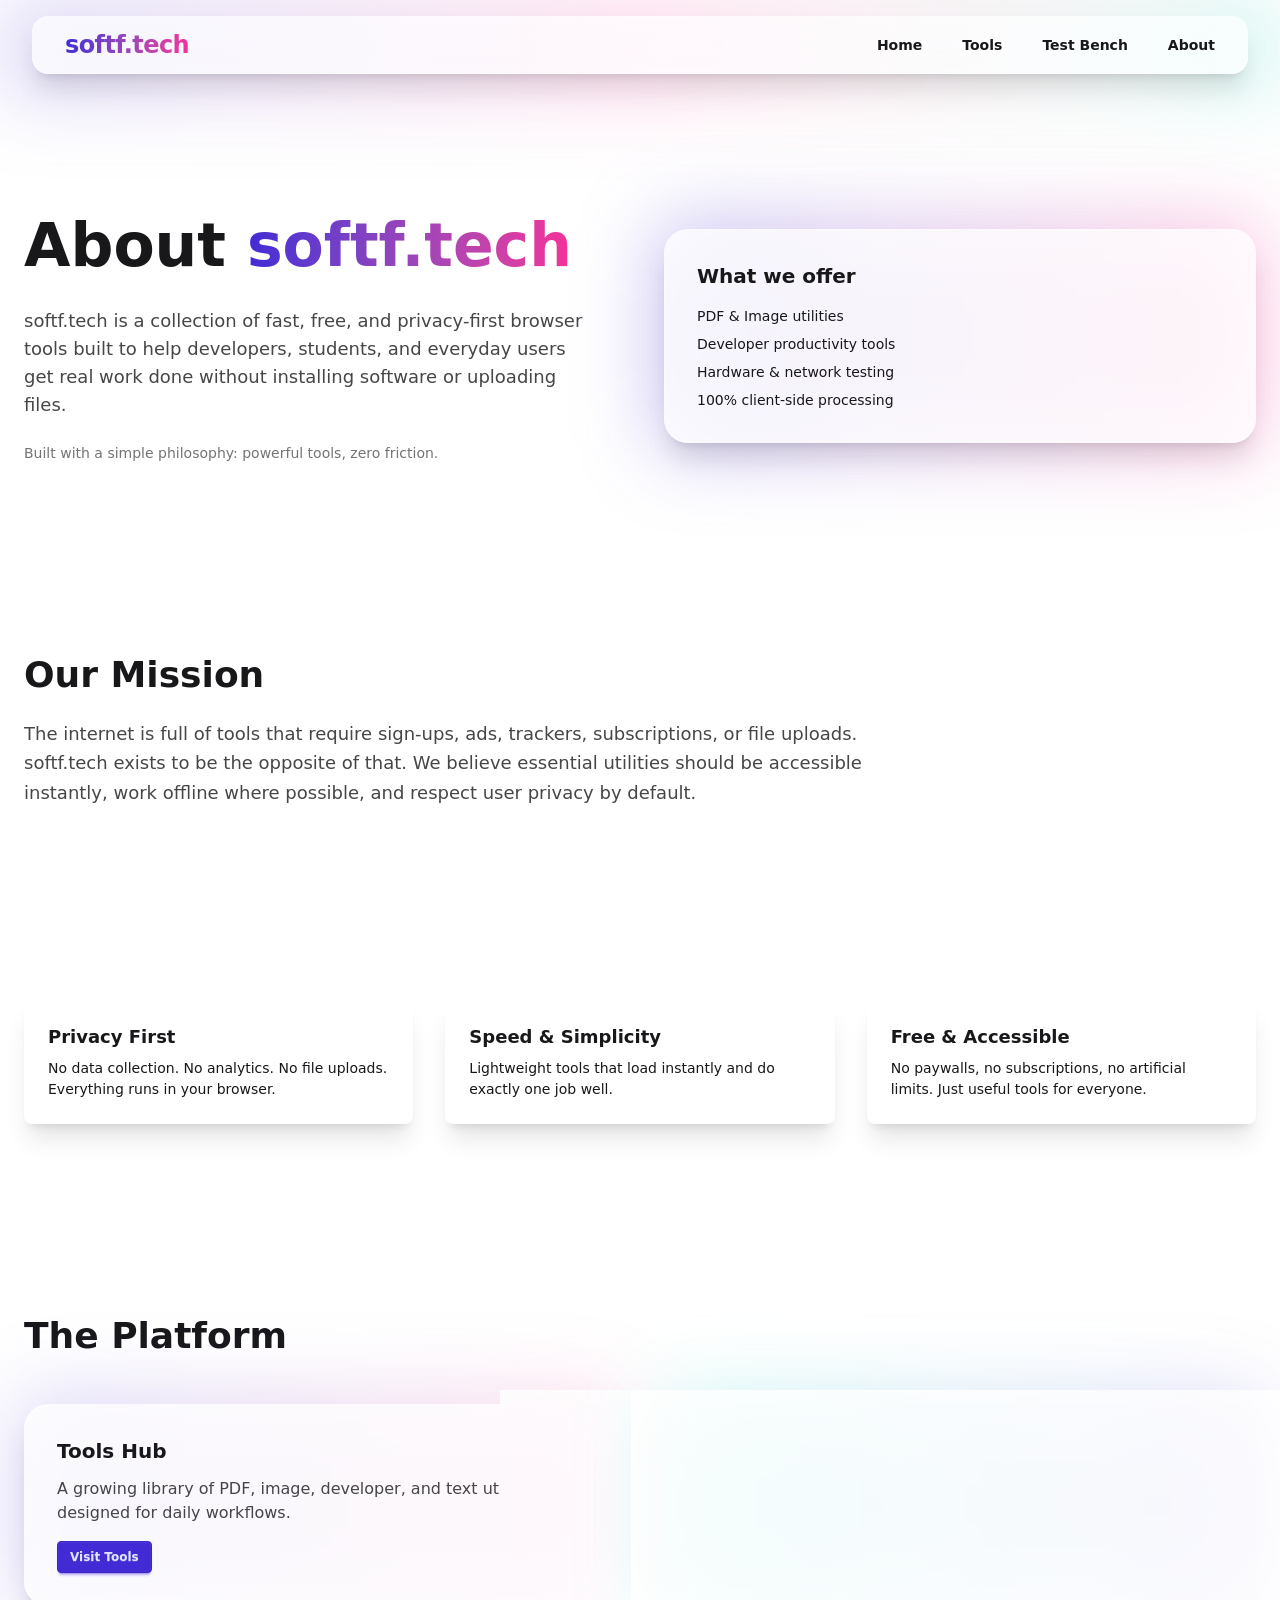
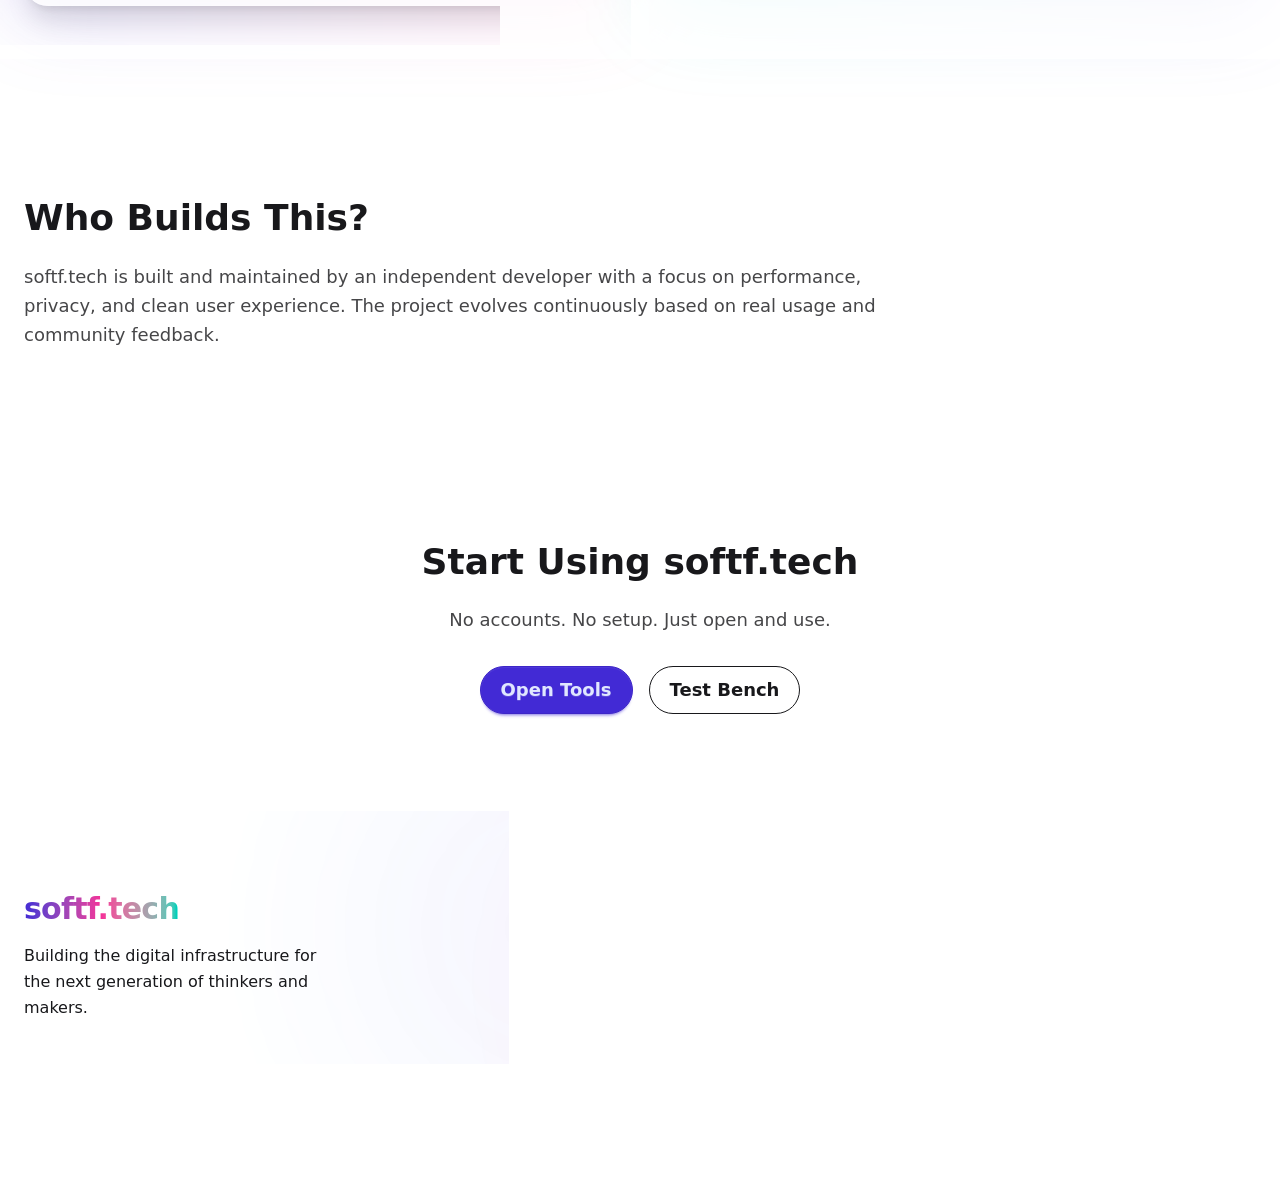
==== commit a946747f: "Enhance footer typography: update font weights, text styles, and improve semantic alignment across a" ====
--- a/about.html
+++ b/about.html
@@ -288,14 +288,14 @@
                 <a href="/" class="text-3xl font-extrabold tracking-tight bg-gradient-to-r from-primary via-secondary to-accent bg-clip-text text-transparent w-fit">
                     softf.tech
                 </a>
-                <p class="text-base-content/80 leading-relaxed max-w-xs">
+                <p class="text-base-content leading-relaxed max-w-xs font-medium">
                     Building the digital infrastructure for the next generation of thinkers and makers.
                 </p>
             </div>
 
             <div class="md:col-span-2 md:col-start-7">
-                <p class="font-bold text-base-content mb-4 tracking-wide uppercase text-xs opacity-75">Explore</p>
-                <ul class="flex flex-col gap-3 text-sm">
+                <p class="font-black text-base-content mb-4 tracking-widest uppercase text-xs">Explore</p>
+                <ul class="flex flex-col gap-3 text-sm font-medium">
                     <li><a href="/" class="hover:text-primary hover:translate-x-1 transition-all duration-300 inline-block">Home</a></li>
                     <li><a href="https://tools.softf.tech" class="hover:text-primary hover:translate-x-1 transition-all duration-300 inline-block">Tools</a></li>
                     <li><a href="https://test.softf.tech" class="hover:text-primary hover:translate-x-1 transition-all duration-300 inline-block">Test Bench</a></li>
@@ -303,8 +303,8 @@
             </div>
 
             <div class="md:col-span-2">
-                <p class="font-bold text-base-content mb-4 tracking-wide uppercase text-xs opacity-75">Legal</p>
-                <ul class="flex flex-col gap-3 text-sm">
+                <p class="font-black text-base-content mb-4 tracking-widest uppercase text-xs">Legal</p>
+                <ul class="flex flex-col gap-3 text-sm font-medium">
                     <li><a href="/privacy.html" class="hover:text-primary hover:translate-x-1 transition-all duration-300 inline-block">Privacy</a></li>
                     <li><a href="/terms.html" class="hover:text-primary hover:translate-x-1 transition-all duration-300 inline-block">Terms</a></li>
                     <li><a href="/contact.html" class="hover:text-primary hover:translate-x-1 transition-all duration-300 inline-block">Contact</a></li>
@@ -312,16 +312,16 @@
             </div>
 
             <div class="md:col-span-2">
-                <p class="font-bold text-base-content mb-4 tracking-wide uppercase text-xs opacity-75">Connect</p>
+                <p class="font-black text-base-content mb-4 tracking-widest uppercase text-xs">Connect</p>
                 <div class="flex gap-3">
                     <a href="https://github.com/Mayank170906" target="_blank" rel="noopener noreferrer" aria-label="View Mayank's GitHub profile" class="group p-2.5 rounded-full bg-base-content/5 border border-white/5 hover:bg-primary hover:border-primary hover:text-white hover:-translate-y-1 hover:shadow-lg hover:shadow-primary/40 transition-all duration-300">
-                        <svg xmlns="http://www.w3.org/2000/svg" width="20" height="20" viewBox="0 0 24 24" fill="currentColor" class="opacity-80 group-hover:opacity-100 transition-opacity"><path d="M12 0c-6.626 0-12 5.373-12 12 0 5.302 3.438 9.8 8.207 11.387.599.111.793-.261.793-.577v-2.234c-3.338.726-4.033-1.416-4.033-1.416-.546-1.387-1.333-1.756-1.333-1.756-1.089-.745.083-.729.083-.729 1.205.084 1.839 1.237 1.839 1.237 1.07 1.834 2.807 1.304 3.492.997.107-.775.418-1.305.762-1.604-2.665-.305-5.467-1.334-5.467-5.931 0-1.311.469-2.381 1.236-3.221-.124-.303-.535-1.524.117-3.176 0 0 1.008-.322 3.301 1.23.957-.266 1.983-.399 3.003-.404 1.02.005 2.047.138 3.006.404 2.291-1.552 3.297-1.23 3.297-1.23.653 1.653.242 2.874.118 3.176.77.84 1.235 1.911 1.235 3.221 0 4.609-2.807 5.624-5.479 5.921.43.372.823 1.102.823 2.222v3.293c0 .319.192.694.801.576 4.765-1.589 8.199-6.086 8.199-11.386 0-6.627-5.373-12-12-12z"/></svg>
+                        <svg xmlns="http://www.w3.org/2000/svg" width="20" height="20" viewBox="0 0 24 24" fill="currentColor" class="text-base-content group-hover:text-white transition-colors"><path d="M12 0c-6.626 0-12 5.373-12 12 0 5.302 3.438 9.8 8.207 11.387.599.111.793-.261.793-.577v-2.234c-3.338.726-4.033-1.416-4.033-1.416-.546-1.387-1.333-1.756-1.333-1.756-1.089-.745.083-.729.083-.729 1.205.084 1.839 1.237 1.839 1.237 1.07 1.834 2.807 1.304 3.492.997.107-.775.418-1.305.762-1.604-2.665-.305-5.467-1.334-5.467-5.931 0-1.311.469-2.381 1.236-3.221-.124-.303-.535-1.524.117-3.176 0 0 1.008-.322 3.301 1.23.957-.266 1.983-.399 3.003-.404 1.02.005 2.047.138 3.006.404 2.291-1.552 3.297-1.23 3.297-1.23.653 1.653.242 2.874.118 3.176.77.84 1.235 1.911 1.235 3.221 0 4.609-2.807 5.624-5.479 5.921.43.372.823 1.102.823 2.222v3.293c0 .319.192.694.801.576 4.765-1.589 8.199-6.086 8.199-11.386 0-6.627-5.373-12-12-12z"/></svg>
                     </a>
                     <a href="https://www.linkedin.com/in/mayank170906/" target="_blank" rel="noopener noreferrer" aria-label="View Mayank's LinkedIn profile" class="group p-2.5 rounded-full bg-base-content/5 border border-white/5 hover:bg-[#0077b5] hover:border-[#0077b5] hover:text-white hover:-translate-y-1 hover:shadow-lg hover:shadow-[#0077b5]/40 transition-all duration-300">
-                        <svg xmlns="http://www.w3.org/2000/svg" width="20" height="20" viewBox="0 0 24 24" fill="currentColor" class="opacity-80 group-hover:opacity-100 transition-opacity"><path d="M19 0h-14c-2.761 0-5 2.239-5 5v14c0 2.761 2.239 5 5 5h14c2.762 0 5-2.239 5-5v-14c0-2.761-2.238-5-5-5zm-11 19h-3v-11h3v11zm-1.5-12.268c-.966 0-1.75-.79-1.75-1.764s.784-1.764 1.75-1.764 1.75.79 1.75 1.764-.783 1.764-1.75 1.764zm13.5 12.268h-3v-5.604c0-3.368-4-3.113-4 0v5.604h-3v-11h3v1.765c1.396-2.586 7-2.777 7 2.476v6.759z"/></svg>
+                        <svg xmlns="http://www.w3.org/2000/svg" width="20" height="20" viewBox="0 0 24 24" fill="currentColor" class="text-base-content group-hover:text-white transition-colors"><path d="M19 0h-14c-2.761 0-5 2.239-5 5v14c0 2.761 2.239 5 5 5h14c2.762 0 5-2.239 5-5v-14c0-2.761-2.238-5-5-5zm-11 19h-3v-11h3v11zm-1.5-12.268c-.966 0-1.75-.79-1.75-1.764s.784-1.764 1.75-1.764 1.75.79 1.75 1.764-.783 1.764-1.75 1.764zm13.5 12.268h-3v-5.604c0-3.368-4-3.113-4 0v5.604h-3v-11h3v1.765c1.396-2.586 7-2.777 7 2.476v6.759z"/></svg>
                     </a>
                     <a href="mailto:contact@softf.tech" aria-label="Send an email to softf.tech" class="group p-2.5 rounded-full bg-base-content/5 border border-white/5 hover:bg-accent hover:border-accent hover:text-white hover:-translate-y-1 hover:shadow-lg hover:shadow-accent/40 transition-all duration-300">
-                        <svg xmlns="http://www.w3.org/2000/svg" width="20" height="20" viewBox="0 0 24 24" fill="currentColor" class="opacity-80 group-hover:opacity-100 transition-opacity"><path d="M0 3v18h24v-18h-24zm21.518 2l-9.518 7.713-9.518-7.713h19.036zm-19.518 14v-11.817l10 8.104 10-8.104v11.817h-20z"/></svg>
+                        <svg xmlns="http://www.w3.org/2000/svg" width="20" height="20" viewBox="0 0 24 24" fill="currentColor" class="text-base-content group-hover:text-white transition-colors"><path d="M0 3v18h24v-18h-24zm21.518 2l-9.518 7.713-9.518-7.713h19.036zm-19.518 14v-11.817l10 8.104 10-8.104v11.817h-20z"/></svg>
                     </a>
                 </div>
             </div>
@@ -329,19 +329,18 @@
 
         <div class="h-px w-full bg-gradient-to-r from-transparent via-base-content/10 to-transparent my-8"></div>
 
-        <div class="flex flex-col md:flex-row items-center justify-between gap-4 text-sm text-base-content/75">
+        <div class="flex flex-col md:flex-row items-center justify-between gap-4 text-sm text-base-content font-medium">
             <p>&copy; <span id="year">2026</span> softf.tech. All rights reserved.</p>
             <div class="flex items-center gap-2">
                 <span class="relative flex h-2 w-2">
                   <span class="animate-ping absolute inline-flex h-full w-full rounded-full bg-green-400 opacity-75"></span>
                   <span class="relative inline-flex rounded-full h-2 w-2 bg-green-500"></span>
                 </span>
-                <span class="font-mono text-xs tracking-wide">SYSTEMS OPERATIONAL</span>
+                <span class="font-mono text-xs tracking-widest font-bold">SYSTEMS OPERATIONAL</span>
             </div>
         </div>
     </div>
 </footer>
-
 <script type="application/ld+json">
 {
   "@context": "https://schema.org",
